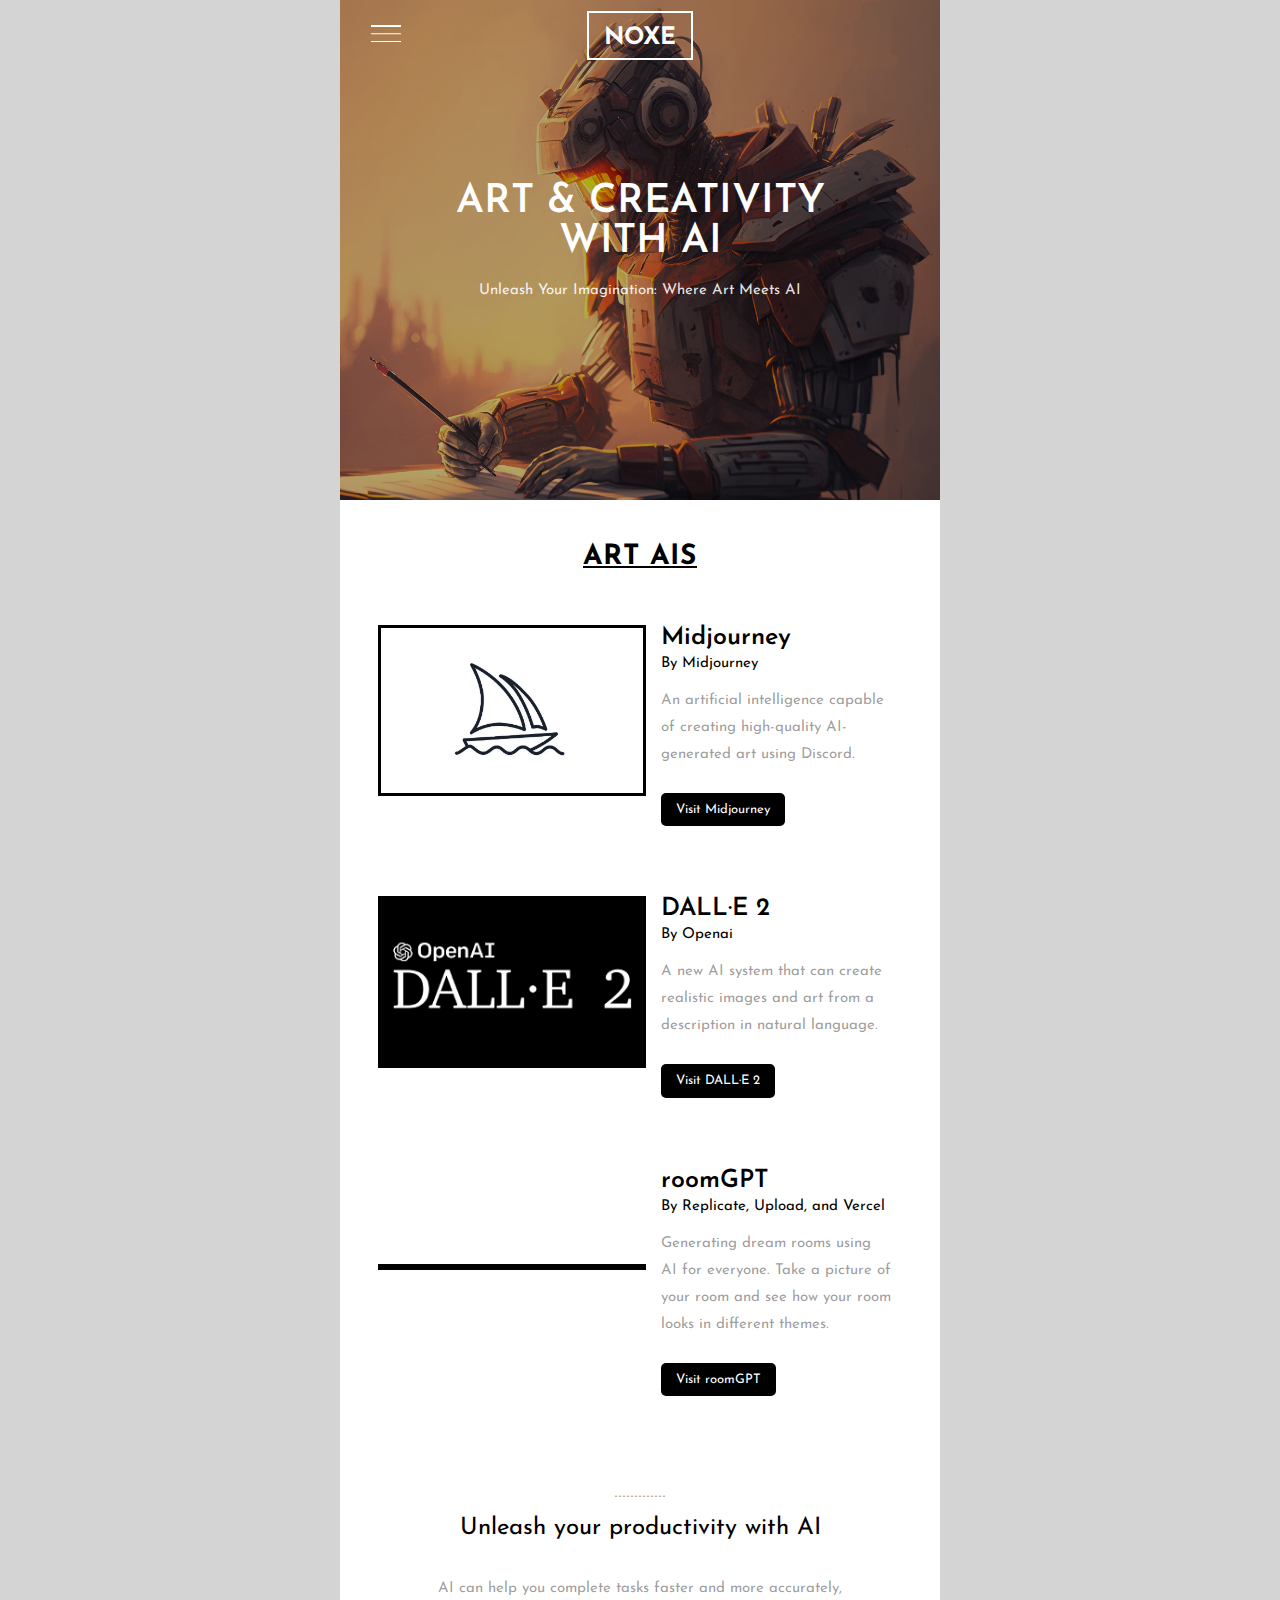
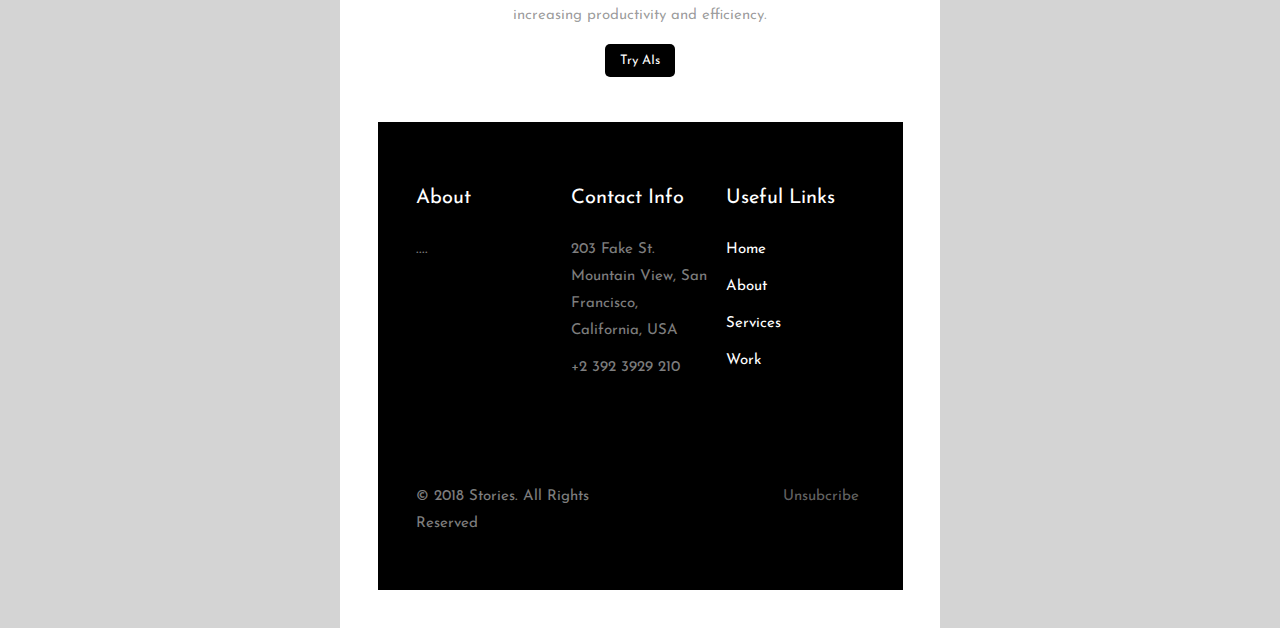
==== artandcreativityPage/artandcreativity.html @ a58e2964 "Add files via upload" ====
<!DOCTYPE html>
<html lang="en" xmlns="http://www.w3.org/1999/xhtml" xmlns:v="urn:schemas-microsoft-com:vml" xmlns:o="urn:schemas-microsoft-com:office:office">
<head>
    <meta charset="utf-8"> <!-- utf-8 works for most cases -->
    <meta name="viewport" content="width=device-width"> <!-- Forcing initial-scale shouldn't be necessary -->
    <meta http-equiv="X-UA-Compatible" content="IE=edge"> <!-- Use the latest (edge) version of IE rendering engine -->
    <meta name="x-apple-disable-message-reformatting">  <!-- Disable auto-scale in iOS 10 Mail entirely -->
    <title>Art & Creativity</title> <!-- The title tag shows in email notifications, like Android 4.4. -->

    <link href="https://fonts.googleapis.com/css?family=Josefin+Sans:300,400,600,700|Lato:300,400,700" rel="stylesheet">
	<link rel="stylesheet" href="artandcreativity.css">
	<script src="artandcreativity.js"></script>
  <script src="../mainFunction/mainLister.js"></script>

 <link rel="stylesheet" href="../mainFunction/mainLister.css">

</head>

<body width="100%" style="margin: 0; padding: 0 !important; line-height: exactly; background-color: #d4d4d4;">
	<center id="phone" class="hdgdl">
    <div style="display: none; font-size: 1px;max-height: 0px; max-width: 0px; opacity: 0; overflow: hidden; display: none; font-family: sans-serif;">
      &zwnj;&nbsp;&zwnj;&nbsp;&zwnj;&nbsp;&zwnj;&nbsp;&zwnj;&nbsp;&zwnj;&nbsp;&zwnj;&nbsp;&zwnj;&nbsp;&zwnj;&nbsp;&zwnj;&nbsp;&zwnj;&nbsp;&zwnj;&nbsp;&zwnj;&nbsp;&zwnj;&nbsp;&zwnj;&nbsp;&zwnj;&nbsp;&zwnj;&nbsp;&zwnj;&nbsp;
    </div>
	<div>
		  <div id="navbar">

      </div>
	</div>
    <div id="theRestbody" style="max-width: 600px; margin: 0 auto;" class="email-container">
    	<!-- BEGIN BODY -->
      <table align="center" role="presentation" cellspacing="0" cellpadding="0" border="0" width="100%" style="margin: auto;">
	      <tr>
          <td valign="middle" class="hero bg_white" style="background-image: url(images/arobotDrawing.png); background-size: cover; height: 500px; width: 545px">
          	<div class="overlay"></div>
            <table>
            	<tr>
            		<td>
            			<div class="text" style="padding: 0 4em; text-align: center;">
            				<h1 class="logo"><a href="../index.html">Noxe</a></h1>
            				<h2>Art & Creativity with AI</h2>
							<p>Unleash Your Imagination: Where Art Meets AI</p>
            			</div>
            		</td>
            	</tr>
            </table>
			<!-- <img id= "humburger"; class="symbolNav" src="images/menu.png" onclick="toggleNav()"> -->
			<div id ="humburger" type="button" class="navbar-toggle" onclick="toggleNav()">
				<span></span>
				<span></span>
				<span></span>
			</div>
          </td>
	      </tr><!-- end tr -->
	      <tr>
	        <td class="bg_white email-section">
	        	<!-- Headline -->
                <div class="heading-section" style="text-align: center; padding: 0 30px;">
	          	<h2 style="text-decoration: underline">Art AIs</h2>
	        	</div>
                <!-- Headline End -->
                <!-- Everything under the Headline like a presentation List -->
	        	<table role="presentation" border="0" cellpadding="0" cellspacing="0" width="100%">
            <!-- This is where the listing beginns -->
            <script>mainLister(1);</script>
            <div id="table-row"></div>         
            <!--END-->
        	<td class="bg_white">
        		<table role="presentation" cellspacing="0" cellpadding="0" border="0" width="100%">
        			<tr>
                <td>
                  <a></a>
                </td>
              </tr>
              <tr>
                <td class="text-blog" style="text-align: center; padding: 2em 2.5em">
                	<p class="meta"><span>-------------</span> <span></span></p>
                	<h3 style="font-size: 24px;">Unleash your productivity with AI</h3>
                 	<p>AI can help you complete tasks faster and more accurately, increasing productivity and efficiency.</p>
                 	<p><a href="#" class="btn btn-primary">Try AIs</a></p>
                </td>
              </tr>
        		</table>
        	</td>
        </tr><!--  -->
      <!-- 1 Column Text + Button : END -->
      </table>
      <table align="center" role="presentation" cellspacing="0" cellpadding="0" border="0" width="100%" style="margin: auto;">
      	<tr>
          <td valign="middle" class="bg_black footer email-section">
            <table>
            	<tr>
                <td valign="top" width="33.333%" style="padding-top: 20px;">
                  <table role="presentation" cellspacing="0" cellpadding="0" border="0" width="100%">
                    <tr>
                      <td style="text-align: left; padding-right: 10px;">
                      	<h3 class="heading">About</h3>
                      	<p>....</p>
                      </td>
                    </tr>
                  </table>
                </td>
                <td valign="top" width="33.333%" style="padding-top: 20px;">
                  <table role="presentation" cellspacing="0" cellpadding="0" border="0" width="100%">
                    <tr>
                      <td style="text-align: left; padding-left: 5px; padding-right: 5px;">
                      	<h3 class="heading">Contact Info</h3>
                      	<ul>
					                <li><span class="text">203 Fake St. Mountain View, San Francisco, California, USA</span></li>
					                <li><span class="text">+2 392 3929 210</span></a></li>
					              </ul>
                      </td>
                    </tr>
                  </table>
                </td>
                <td valign="top" width="33.333%" style="padding-top: 20px;">
                  <table role="presentation" cellspacing="0" cellpadding="0" border="0" width="100%">
                    <tr>
                      <td style="text-align: left; padding-left: 10px;">
                      	<h3 class="heading">Useful Links</h3>
                      	<ul>
					                <li><a href="#">Home</a></li>
					                <li><a href="#">About</a></li>
					                <li><a href="#">Services</a></li>
					                <li><a href="#">Work</a></li>
					              </ul>
                      </td>
                    </tr>
                  </table>
                </td>
              </tr>
            </table>
          </td>
        </tr><!-- end: tr -->
        <tr>
        	<td valign="middle" class="bg_black footer email-section">
        		<table>
            	<tr>
                <td valign="top" width="33.333%">
                  <table role="presentation" cellspacing="0" cellpadding="0" border="0" width="100%">
                    <tr>
                      <td style="text-align: left; padding-right: 10px;">
                      	<p>&copy; 2018 Stories. All Rights Reserved</p>
                      </td>
                    </tr>
                  </table>
                </td>
                <td valign="top" width="33.333%">
                  <table role="presentation" cellspacing="0" cellpadding="0" border="0" width="100%">
                    <tr>
                      <td style="text-align: right; padding-left: 5px; padding-right: 5px;">
                      	<p><a href="#" style="color: rgba(255,255,255,.4);">Unsubcribe</a></p>
                      </td>
                    </tr>
                  </table>
                </td>
              </tr>
            </table>
        	</td>
        </tr>
      </table>

    </div>
  </center>
</body>

</html>
---- artandcreativityPage/artandcreativity.css ----
/* <!-- CSS Reset : END --> */

    /* <!-- Progressive Enhancements : BEGIN --> */
   

	    /* What it does: Hover styles for buttons */


        /* What it does: Remove spaces around the email design added by some email clients. */
        /* Beware: It can remove the padding / margin and add a background color to the compose a reply window. */
        html,
body {
    margin: 0 auto !important;
    padding: 0 !important;
    height: 100% !important;
    width: 100% !important;
    background: #f1f1f1;
}

/* What it does: Stops email clients resizing small text. */
* {
    -ms-text-size-adjust: 100%;
    -webkit-text-size-adjust: 100%;
}

/* What it does: Centers email on Android 4.4 */
div[style*="margin: 16px 0"] {
    margin: 0 !important;
}

/* What it does: Stops Outlook from adding extra spacing to tables. */


/* What it does: Fixes webkit padding issue. */
table {
    border-spacing: 0 !important;
    border-collapse: collapse !important;
    table-layout: fixed !important;
    margin: 0 auto !important;
}

/* What it does: Uses a better rendering method when resizing images in IE. */
img {
    -ms-interpolation-mode:bicubic;
}

/* What it does: Prevents Windows 10 Mail from underlining links despite inline CSS. Styles for underlined links should be inline. */
a {
    text-decoration: none;
}

/* What it does: A work-around for email clients meddling in triggered links. */
*[x-apple-data-detectors],  /* iOS */
.unstyle-auto-detected-links *,
.aBn {
    border-bottom: 0 !important;
    cursor: default !important;
    color: inherit !important;
    text-decoration: none !important;
    font-size: inherit !important;
    font-family: inherit !important;
    font-weight: inherit !important;
    line-height: inherit !important;
}

/* What it does: Prevents Gmail from displaying a download button on large, non-linked images. */
.a6S {
    display: none !important;
    opacity: 0.01 !important;
}

/* What it does: Prevents Gmail from changing the text color in conversation threads. */
.im {
    color: inherit !important;
}

/* If the above doesn't work, add a .g-img class to any image in question. */
img.g-img + div {
    display: none !important;
}

/* What it does: Removes right gutter in Gmail iOS app: https://github.com/TedGoas/Cerberus/issues/89  */
/* Create one of these media queries for each additional viewport size you'd like to fix */

/* iPhone 4, 4S, 5, 5S, 5C, and 5SE */
@media only screen and (min-device-width: 320px) and (max-device-width: 374px) {
    u ~ div .email-container {
        min-width: 320px !important;
    }
}
/* iPhone 6, 6S, 7, 8, and X */
@media only screen and (min-device-width: 375px) and (max-device-width: 413px) {
    u ~ div .email-container {
        min-width: 375px !important;
    }
}
/* iPhone 6+, 7+, and 8+ */
@media only screen and (min-device-width: 414px) {
    u ~ div .email-container {
        min-width: 414px !important;
    }
}
@media only screen and (max-width: 767px) {
	.hdgdl{
		width: 545px;
		background-color: white;
	}
}
.hdgdl{
		background-color: #d4d4d4;
}



.primary{
	background: #448ef6;
}
.bg_white{
	background: #ffffff;
}
.bg_light{
	background: #fafafa;
}
.bg_black{
	background: #000000;
}
.bg_dark{
	background: rgba(0,0,0,.8);
}
.email-section{
	padding:2.5em;
}

/*BUTTON*/
.btn{
	padding: 5px 15px;
	display: inline-block;
}
.btn.btn-primary{
	border-radius: 5px;
	background:black;
	color: #ffffff;
	font-size: 13px;
	cursor:pointer;
}
.btn.btn-white{
	border-radius: 30px;
	background: #ffffff;
	color: #000000;
}
.btn.btn-white-outline{
	border-radius: 30px;
	background: transparent;
	border: 1px solid #fff;
	color: #fff;
}

h1,h2,h3,h4,h5,h6{
	font-family: 'Josefin Sans', sans-serif;
	color: #000000;
	margin-top: 0;
	font-weight: 400;
}

body{
	font-family: 'Josefin Sans', sans-serif;
	font-weight: 400;
	font-size: 15px;
	line-height: 1.8;
	color: rgba(0,0,0,.4);
}

a{
	color: #448ef6;
}


/*LOGO*/

.logo{
	margin: 0;
	display: inline-block;
	position: absolute;
	top: 10px;
	left: 0;
	right: 0;
	margin-bottom: 0;
}

.logo a{
	color: #fff;
	font-size: 24px;
	font-weight: 700;
	text-transform: uppercase;
	font-family: 'Josefin Sans', sans-serif;
	display: inline-block;
	border: 2px solid #fff;
	line-height: 1.3;
	padding: 10px 15px 4px 15px;
	margin: 0;
}
.logo h1 a span{
	line-height: 1;
}

.navigation{
	padding: 0;
}
.navigation li{
	list-style: none;
	display: inline-block;;
	margin-left: 5px;
	font-size: 13px;
	font-weight: 500;
}
.navigation li a{
	color: rgba(0,0,0,.4);
}

/*HERO*/
.hero{
	position: relative;
	z-index: 0;
}

.hero .overlay{
	position: absolute;
	top: 0;
	left: 0;
	right: 0;
	bottom: 0;
	content: '';
	width: 100%;
	background: #000000;
	z-index: -1;
	opacity: .3;
}

.hero .text{
	color: rgba(255,255,255,.9);
}
.hero .text h2{
	color: #fff;
	font-size: 40px;
	margin-bottom: 0;
	font-weight: 600;
	line-height: 1;
	text-transform: uppercase;
}
.hero .text h2 span{
	font-weight: 600;
	color: #448ef6;
}


/*HEADING SECTION*/

.heading-section h2{
	color: #000000;
	font-size: 28px;
	margin-top: 0;
	line-height: 1.4;
	font-weight: 700;
	text-transform: uppercase;
	letter-spacing: 1px;
}
.heading-section .subheading{
	margin-bottom: 20px !important;
	display: inline-block;
	font-size: 13px;
	text-transform: uppercase;
	letter-spacing: 2px;
	color: rgba(0,0,0,.4);
	position: relative;
}
.heading-section .subheading::after{
	position: fixed;
	left: 0;
	right: 0;
	bottom: -10px;
	content: '';
	width: 100%;
	height: 2px;
	background: #448ef6;
	margin: 0 auto;
}

.heading-section-white{
	color: rgba(255,255,255,.8);
}
.heading-section-white h2{
	font-family: arial;
	line-height: 1;
	padding-bottom: 0;
}
.heading-section-white h2{
	color: #ffffff;
}
.heading-section-white .subheading{
	margin-bottom: 0;
	display: inline-block;
	font-size: 13px;
	text-transform: uppercase;
	letter-spacing: 2px;
	color: rgba(255,255,255,.4);
}


/*BLOG*/
.blog-entry{
	border: 1px solid red;
	padding-bottom: 30px !important;
}
.text-blog .meta{
	text-transform: uppercase;
	font-size: 13px;
	margin-bottom: 0;
	
}

/*FOOTER*/

.footer{
	color: rgba(255,255,255,.5);

}
.footer .heading{
	color: #ffffff;
	font-size: 20px;
}
.footer ul{
	margin: 0;
	padding: 0;
}
.footer ul li{
	list-style: none;
	margin-bottom: 10px;
}
.footer ul li a{
	color: rgba(255,255,255,1);
}
/*Buttons*/

.button-style{
	background-color: #4CAF50;
  border: none;
  color: white;
  padding: 15px 32px;
  text-align: center;
  text-decoration: none;
  display: inline-block;
  font-size: 16px;
  margin: 4px 2px;
  
}
.image-hover {
    position: absolute;
    top: 0;
    left: 0;
    width: 100%;
    height: 100%;
    background-size: cover;
    opacity: 0;
    transition: opacity 0.5s ease;
  }
/*FOR HUMBURGER */
.navbar-toggle {
  display: block;
  position: absolute;
  top: 20px; 
  left:30px; 
  width: 25px;
  height: 15px;
  cursor: pointer;
}

.navbar-toggle span {
  display: block;
  position: absolute;
  height: 2px;
  width: 100%;
  background-color: #000000;
  transition: all 0.3s ease-in-out;
}

.navbar-toggle span:nth-child(1) {
  top: 0;
}

.navbar-toggle span:nth-child(2) {
  top: 50%;
  transform: translateY(-50%);
}

.navbar-toggle span:nth-child(3) {
  bottom: 0;
}

.navbar-toggle.active span:nth-child(1) {
  transform: rotate(45deg) translate(5px, 5px);
}

.navbar-toggle.active span:nth-child(2) {
  opacity: 0;
}

.navbar-toggle.active span:nth-child(3) {
  transform: rotate(-45deg) translate(5px, -5px);
}

.navbar-toggle.active + .navbar-menu {
  opacity: 1;
  pointer-events: auto;
  transform: translateY(0);
}


@media screen and (max-width: 500px) {


}
---- mainFunction/mainLister.css ----
.blog-entry{
	border: 1px solid red;
	padding-bottom: 30px !important;
}
.text-blog .meta{
	text-transform: uppercase;
	font-size: 13px;
	margin-bottom: 0;
}
.btn{
	padding: 5px 15px;
	display: inline-block;
}
.btn.btn-primary{
	border-radius: 5px;
	background:black;
	color: #ffffff;
	font-size: 13px;
	cursor:pointer;
}
.btn.btn-white{
	border-radius: 30px;
	background: #ffffff;
	color: #000000;
}
.btn.btn-white-outline{
	border-radius: 30px;
	background: transparent;
	border: 1px solid #fff;
	color: #fff;
}

@media (max-width: 900px) {
	/*Phone*/


}
.testing{
	background-color: #ffffff;
	margin-left: 20px;
	text-align: "left";
	padding-left: 1px;
	width: 250px;
}


/* alles */
.meta{
	padding-bottom: 20px;
	line-height: 1.8;
	padding: 0px !important;

}


.aiName{
	color: black;
	padding-bottom: 0px;
	/* padding-top: 10px; */
	font-size: 25px;
	margin-bottom: 0;
	font-weight: 600;
}
.companyName{
	margin-top: -10px;
    font-size: 15px;
	

}
.aiDescription{
	padding-top: 10px;
	padding-bottom: 20px;
	margin-bottom: -10px;
	padding-right: 20px;
}
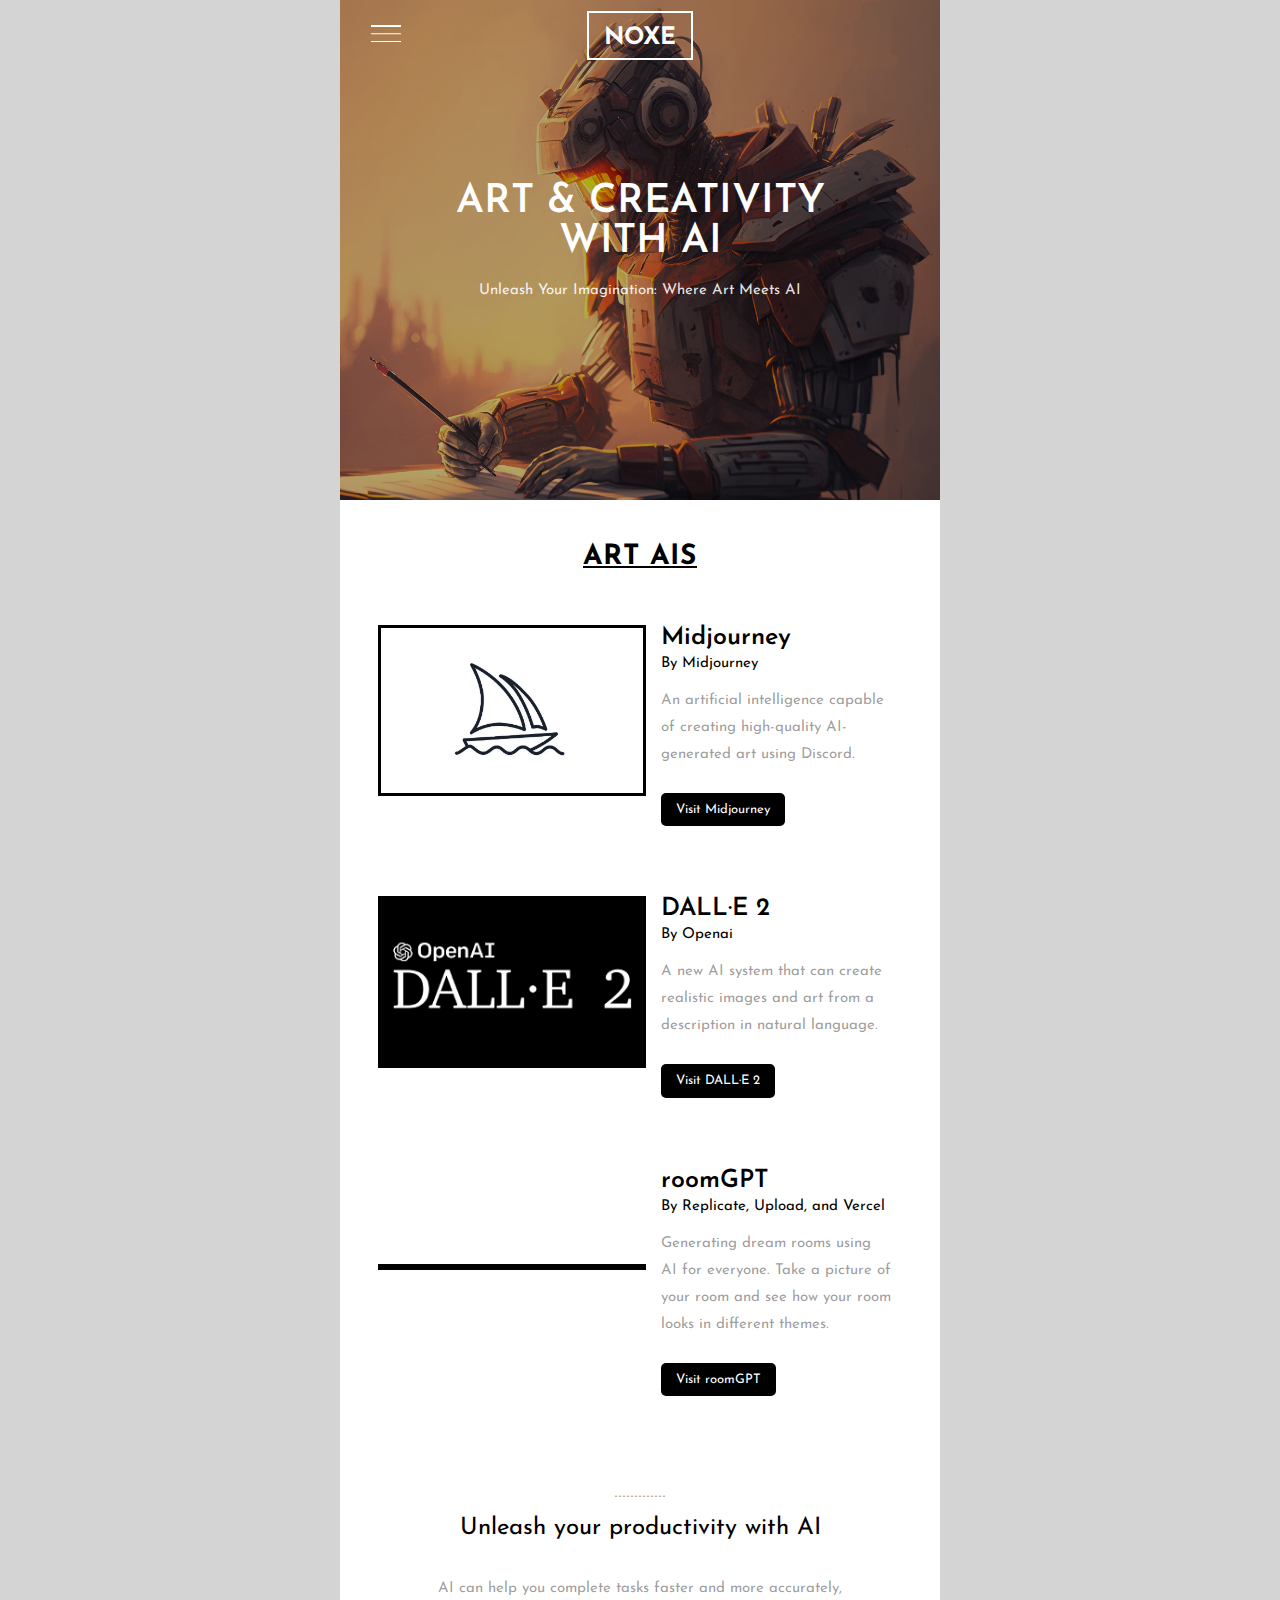
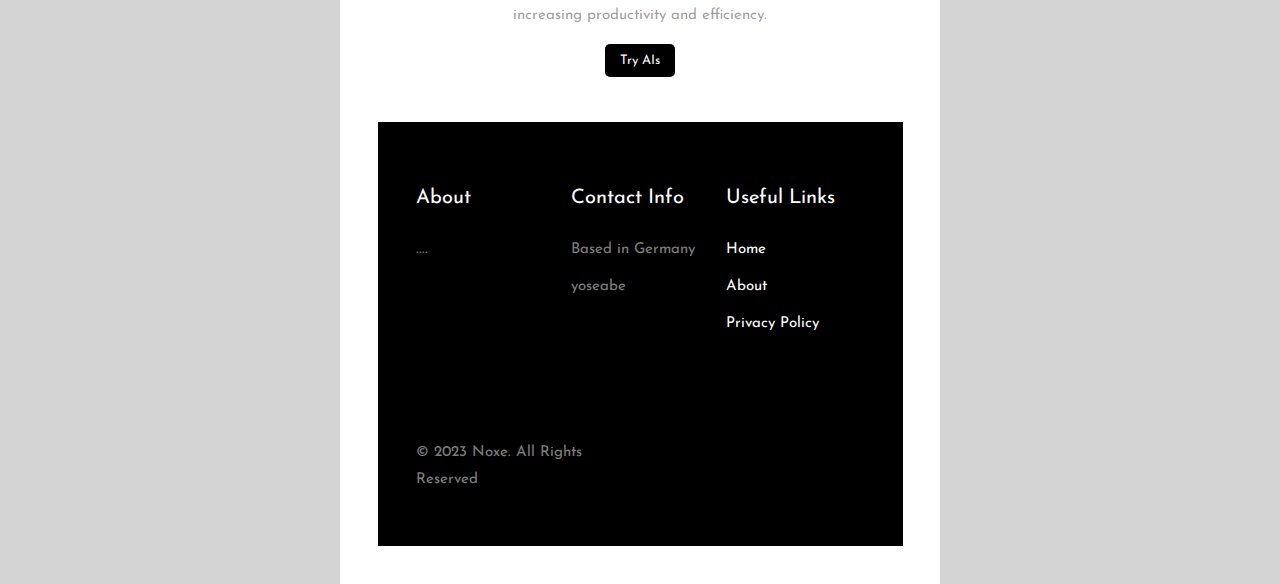
==== commit 74e9e70c: "Update artandcreativity.html" ====
--- a/artandcreativityPage/artandcreativity.html
+++ b/artandcreativityPage/artandcreativity.html
@@ -105,8 +105,8 @@
                       <td style="text-align: left; padding-left: 5px; padding-right: 5px;">
                       	<h3 class="heading">Contact Info</h3>
                       	<ul>
-					                <li><span class="text">203 Fake St. Mountain View, San Francisco, California, USA</span></li>
-					                <li><span class="text">+2 392 3929 210</span></a></li>
+					                <li><span class="text">Based in Germany</span></li>
+					                <li><span class="text">yoseabe</span></a></li>
 					              </ul>
                       </td>
                     </tr>
@@ -120,8 +120,8 @@
                       	<ul>
 					                <li><a href="#">Home</a></li>
 					                <li><a href="#">About</a></li>
-					                <li><a href="#">Services</a></li>
-					                <li><a href="#">Work</a></li>
+							<li><a href="../privacyPolicy/privacyPolicy.html">Privacy Policy</a></li>
+
 					              </ul>
                       </td>
                     </tr>
@@ -139,7 +139,7 @@
                   <table role="presentation" cellspacing="0" cellpadding="0" border="0" width="100%">
                     <tr>
                       <td style="text-align: left; padding-right: 10px;">
-                      	<p>&copy; 2018 Stories. All Rights Reserved</p>
+                      	<p>&copy; 2023 Noxe. All Rights Reserved</p>
                       </td>
                     </tr>
                   </table>
@@ -148,7 +148,7 @@
                   <table role="presentation" cellspacing="0" cellpadding="0" border="0" width="100%">
                     <tr>
                       <td style="text-align: right; padding-left: 5px; padding-right: 5px;">
-                      	<p><a href="#" style="color: rgba(255,255,255,.4);">Unsubcribe</a></p>
+                      	<p><a href="#" style="color: rgba(255,255,255,.4);"></a></p>
                       </td>
                     </tr>
                   </table>
@@ -163,4 +163,4 @@
   </center>
 </body>
 
-</html>+</html>
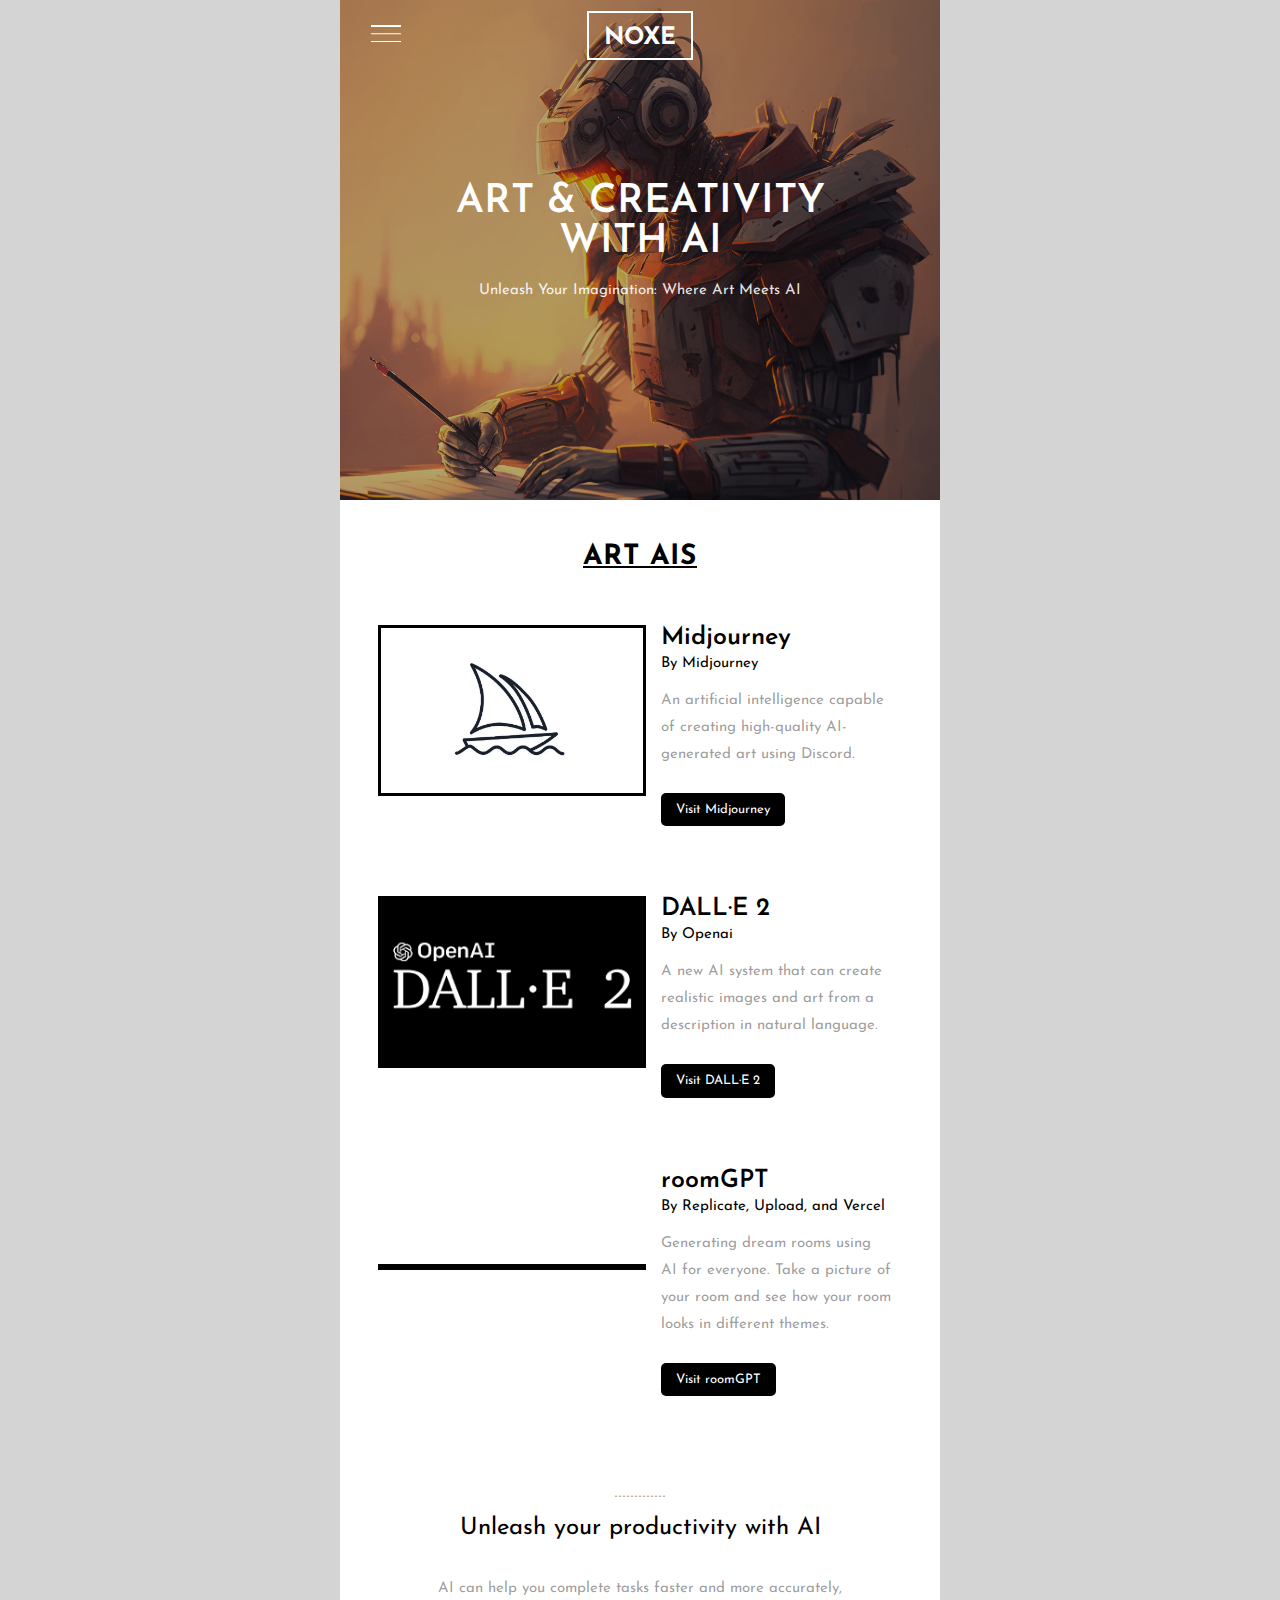
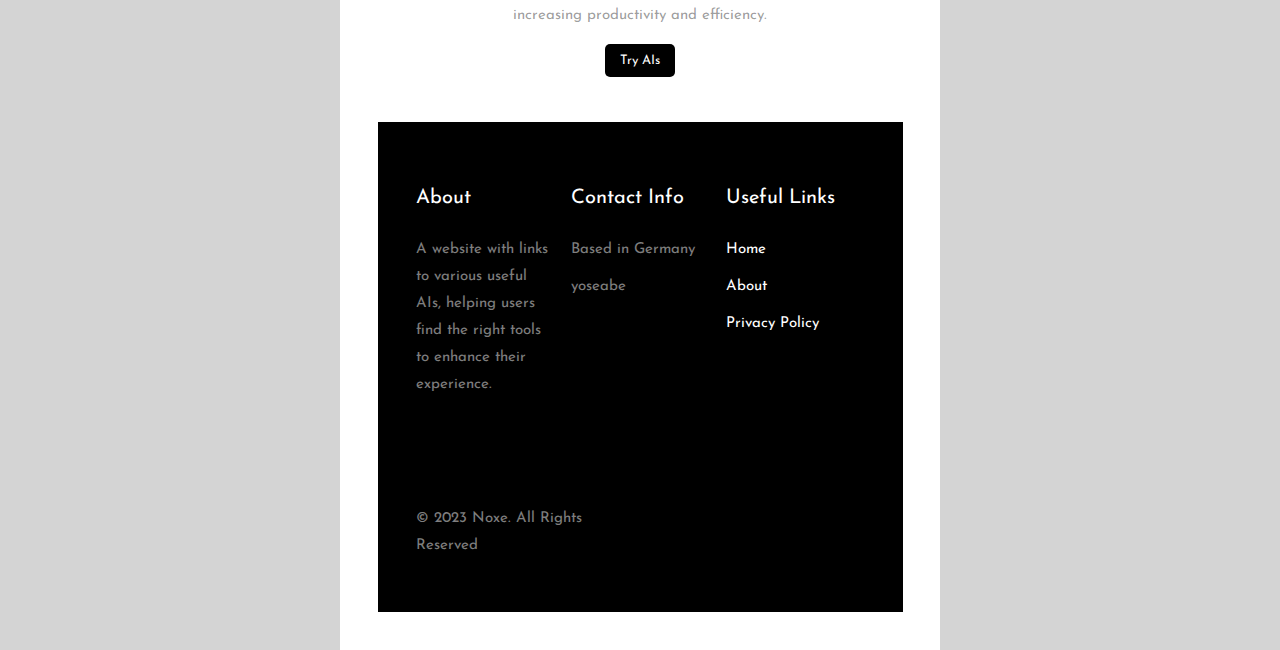
==== commit 0e2db382: "Update artandcreativity.html" ====
--- a/artandcreativityPage/artandcreativity.html
+++ b/artandcreativityPage/artandcreativity.html
@@ -94,7 +94,7 @@
                     <tr>
                       <td style="text-align: left; padding-right: 10px;">
                       	<h3 class="heading">About</h3>
-                      	<p>....</p>
+                      	<p>A website with links to various useful AIs, helping users find the right tools to enhance their experience.</p>
                       </td>
                     </tr>
                   </table>
